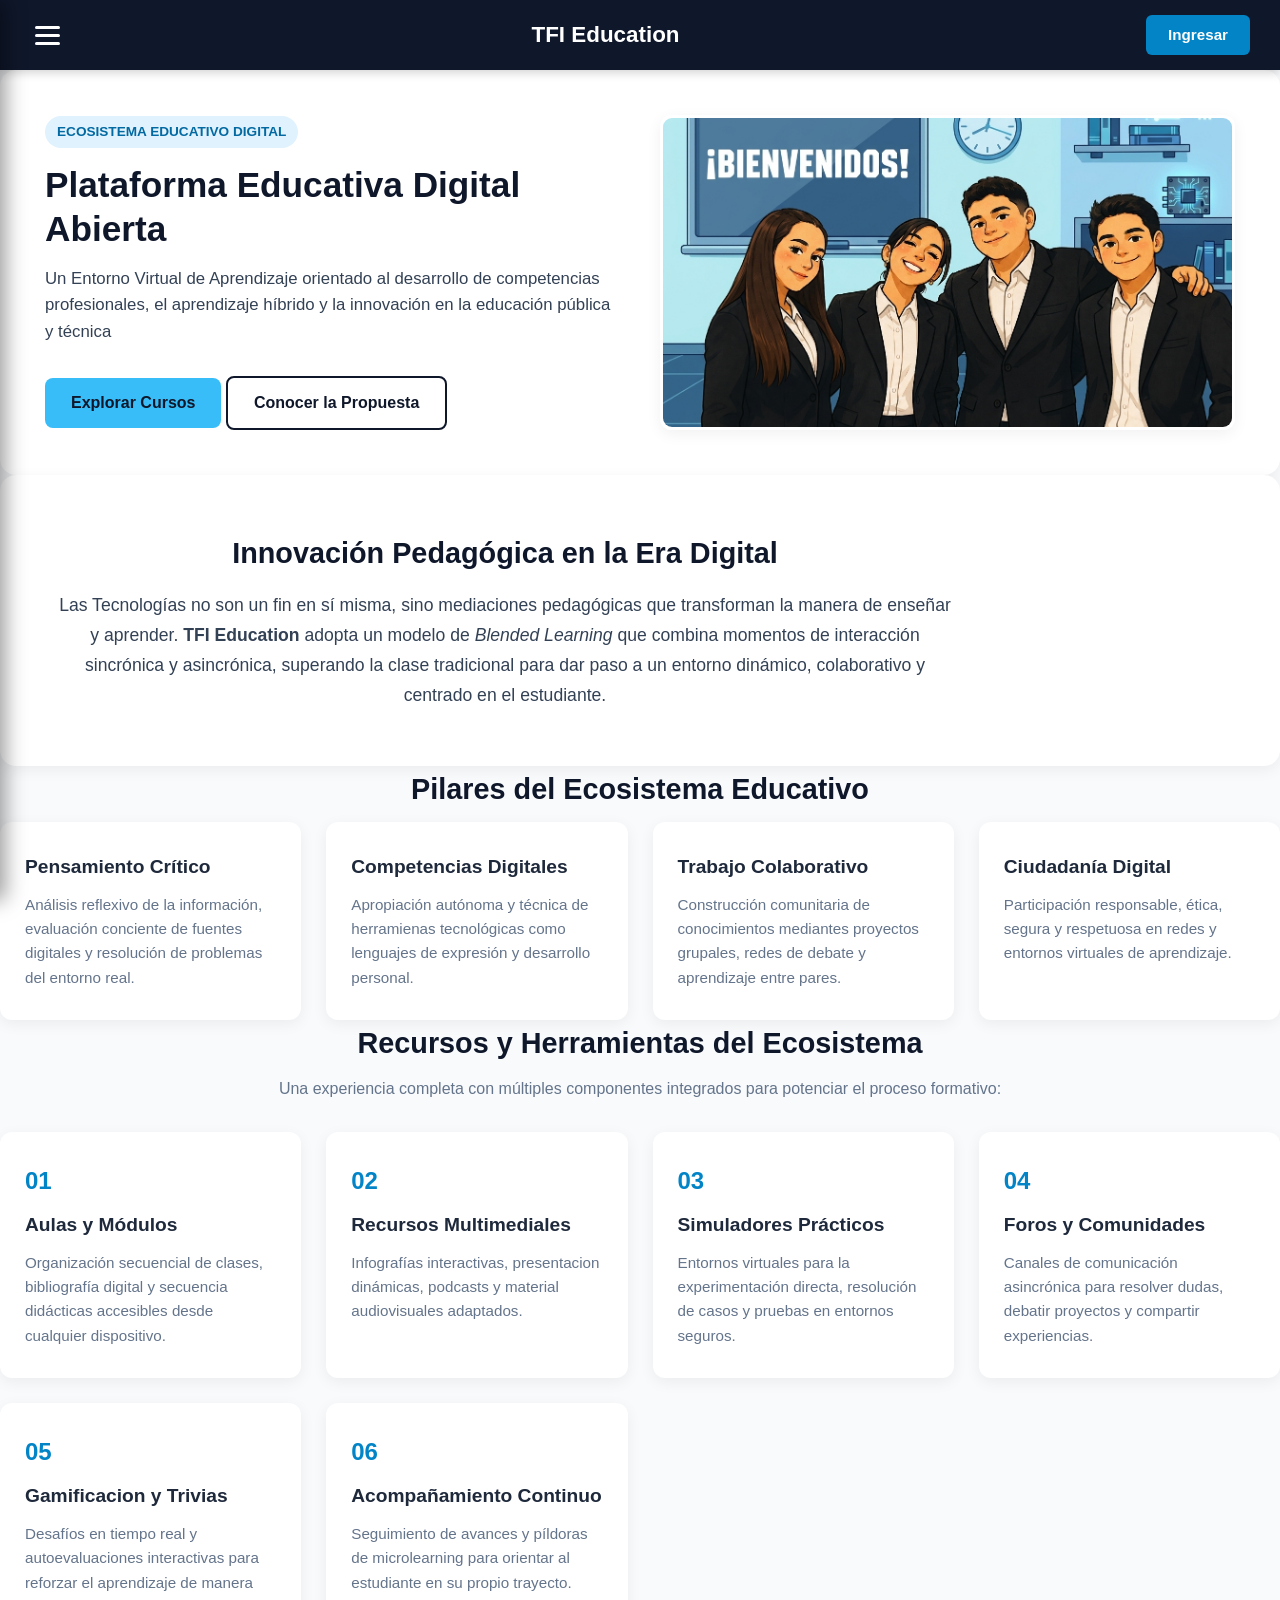
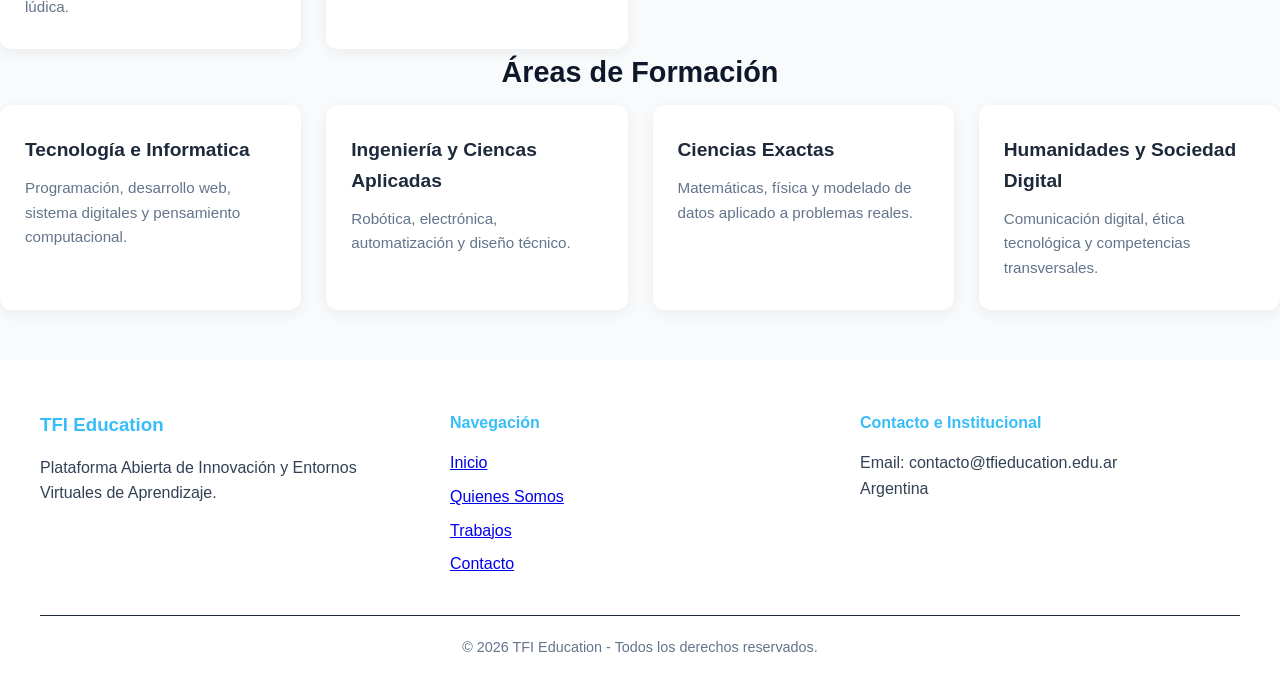
==== TFI-Education-Final-main ultimo/index.html @ 7d3e0bdb "Primer commit: subiendo carpeta del proyecto" ====
<!DOCTYPE html>
<html lang="es">
<head>
    <meta charset="UTF-8">
    <meta name="viewport" content="width=device-width, initial-scale=1.0">
    <title>TFI-Education</title>
    <link rel="stylesheet" href="./style/style.css">
    <link rel="stylesheet" href="./style/index.css">
</head>
<body>
    <input type="checkbox" id="toggle-menu" class="checkbox-menu">
    <header class="barra-superior">
        <label for="toggle-menu" class="btn-menu">
            <span class="linea"></span>
            <span class="linea"></span>
            <span class="linea"></span>
        </label>
        <h1 class="logo">TFI Education</h1>
        <a href="./pages/trabajos.html" class="btn-ingresar">Ingresar</a>
    </header>
    <aside class="panel-lateral">
        <label for="toggle-menu" class="btn-cerrar">&times;</label>
        <h2 class="titulo-menu">Navegación</h2>
        <ul class="menu">
            <li class="menu_item active"><a href="index.html">Inicio</a></li>
            <li class="menu_item"><a href="./pages/somos.html">Quienes Somos</a></li>
            <li class="menu_item"><a href="./pages/trabajos.html">Trabajos</a></li>
            <li class="menu_item"><a href="./pages/contacto.html">Contacto</a></li>
        </ul>
        <div class="logo-ubi">
            <h3>TFI Education</h3>
            <h3>|</h3>
            <h3>Argentina</h3> 
        </div>
    </aside>
    <main class="inicio">
        <section class="hero-inicio">
            <div class="hero-texto">
                <span class="destacada">Ecosistema Educativo Digital</span>
                <h2>Plataforma Educativa Digital Abierta</h2>
                <p>Un Entorno Virtual de Aprendizaje orientado al desarrollo de competencias profesionales, el aprendizaje híbrido y la innovación en la educación pública y técnica</p>
                <div class="hero-btn">
                    <a href="./pages/trabajos.html" class="btn-primario">Explorar Cursos</a>
                    <a href="#propuesta-pedagogica" class="btn-secundario">Conocer la Propuesta</a>
                </div>
            </div>
            <div class="hero-multimedia">
                 <img src="./images/imagen-bienvenida.jpg" alt="Bienvenidos a TFI Education" class="imagen-bienvenidos">
            </div>
            
        </section>
        <section id="propuesta-pedagogica" class="seccion-fundamentacion">
            <div class="caja-text-center">
                <h3>Innovación Pedagógica en la Era Digital</h3>
                <p>Las Tecnologías no son un fin en sí misma, sino mediaciones pedagógicas que transforman la manera de enseñar y aprender.
                    <strong>TFI Education</strong> adopta un modelo de <em>Blended Learning</em> que combina momentos de interacción sincrónica y asincrónica, superando la clase tradicional para dar paso a un entorno dinámico, colaborativo y centrado en el estudiante.
                </p>
            </div>
        </section>
        <section class="seccion-pilar">
            <h3 class="title-seccion">Pilares del Ecosistema Educativo</h3>
            <div class="pilares">

                <article class="tarjeta-pilar">
                    <div class="icono-pilar"></div>
                    <h4>Pensamiento Crítico</h4>
                    <p>Análisis reflexivo de la información, evaluación conciente de fuentes digitales y resolución de problemas del entorno real.</p>
                </article>

                <article class="tarjeta-pilar">
                    <div class="icono-pilar"></div>
                    <h4>Competencias Digitales</h4>
                    <p>Apropiación autónoma y técnica de herramienas tecnológicas como lenguajes de expresión y desarrollo personal.</p>
                </article>

                <article class="tarjeta-pilar">
                    <div class="icono-pilar"></div>
                    <h4>Trabajo Colaborativo</h4>
                    <p>Construcción comunitaria de conocimientos mediantes proyectos grupales, redes de debate y aprendizaje entre pares.</p>
                </article>

                <article class="tarjeta-pilar">
                    <div class="icono-pilar"></div>
                    <h4>Ciudadanía Digital</h4>
                    <p>Participación responsable, ética, segura y respetuosa en redes y entornos virtuales de aprendizaje.</p>
                </article>

            </div>
        </section>
        <section class="seccion-recorrido">
            <h3 class="title-seccion">Recursos y Herramientas del Ecosistema</h3>
            <p class="subtitle-seccion">
                Una experiencia completa con múltiples componentes integrados para potenciar el proceso formativo:
            </p>

            <div class="recorrido">
                <div class="tarjeta-recorrido">
                    <span class="numero-recorrido">01</span>
                    <h4>Aulas y Módulos</h4>
                    <p>Organización secuencial de clases, bibliografía digital y secuencia didácticas accesibles desde cualquier dispositivo.</p>
                </div>

                <div class="tarjeta-recorrido">
                    <span class="numero-recorrido">02</span>
                    <h4>Recursos Multimediales</h4>
                    <p>Infografías interactivas, presentacion dinámicas, podcasts y material audiovisuales adaptados.</p>
                </div>

                <div class="tarjeta-recorrido">
                    <span class="numero-recorrido">03</span>
                    <h4>Simuladores Prácticos</h4>
                    <p>Entornos virtuales para la experimentación directa, resolución de casos y pruebas en entornos seguros.</p>
                </div>

                <div class="tarjeta-recorrido">
                    <span class="numero-recorrido">04</span>
                    <h4>Foros y Comunidades</h4>
                    <p>Canales de comunicación asincrónica para resolver dudas, debatir proyectos y compartir experiencias.</p>
                </div>

                <div class="tarjeta-recorrido">
                    <span class="numero-recorrido">05</span>
                    <h4>Gamificacion y Trivias</h4>
                    <p>Desafíos en tiempo real y autoevaluaciones interactivas para reforzar el aprendizaje de manera lúdica.</p>
                </div>

                <div class="tarjeta-recorrido">
                    <span class="numero-recorrido">06</span>
                    <h4>Acompañamiento Continuo</h4>
                    <p>Seguimiento de avances y píldoras de microlearning para orientar al estudiante en su propio trayecto.</p>
                </div>

            </div>
        </section>

        <section class="seccion-categoria">
            <h3 class="title-seccion">Áreas de Formación</h3>
            <div class="categoria">

                <div class="tarjeta-categoria">
                    <h4>Tecnología e Informatica</h4>
                    <p>Programación, desarrollo web, sistema digitales y pensamiento computacional.</p>
                </div>

                <div class="tarjeta-categoria">
                    <h4>Ingeniería y Ciencas Aplicadas</h4>
                    <p>Robótica, electrónica, automatización y diseño técnico.</p>
                </div>

                <div class="tarjeta-categoria">
                    <h4>Ciencias Exactas</h4>
                    <p>Matemáticas, física y modelado de datos aplicado a problemas reales.</p>
                </div>

                <div class="tarjeta-categoria">
                    <h4>Humanidades y Sociedad Digital</h4>
                    <p>Comunicación digital, ética tecnológica y competencias transversales.</p>
                </div>

            </div>
        </section>

    </main>

    <footer class="pie-pagina">
        <div class="contenido-footer">
            <div class="columna-footer">
                <h3>TFI Education</h3>
                <p>Plataforma Abierta de Innovación y Entornos Virtuales de Aprendizaje.</p>
            </div>
            <div class="columna-footer">
                <h4>Navegación</h4>
                <ul>
                    <li><a href="index.html">Inicio</a></li>
                    <li><a href="./pages/somos.html">Quienes Somos</a></li>
                    <li><a href="./pages/trabajos.html">Trabajos</a></li>
                    <li><a href="./pages/contacto.html">Contacto</a></li>
                </ul>
            </div>
            <div class="columna-footer">
                <h4>Contacto e Institucional</h4>
                <p>Email: contacto@tfieducation.edu.ar</p>
                <p>Argentina</p>
            </div>
        </div>
        <div class="copyright-footer">
            <p>&copy; 2026 TFI Education - Todos los derechos reservados.</p>
        </div>
    </footer>

</body>
</html>
---- TFI-Education-Final-main ultimo/style/style.css ----
@import url();
* {margin: 0; padding: 0; box-sizing: border-box; }

.fondo-azul-metalizado{
    background: linear-gradient(135deg, #0d1b2a 0%, #1b4965 30%, #62b6cb 50%, #1b4965 70%, #0d1b2a 100%);
}
    
:root {
    --color-principal: #0f172a;
    --color-secundario: #1e293b;
    --color-acento: #38bdf8;
    --color-acento-hover: #0284c7;
    --color-fondo: #f8fafc;
    --color-tarjeta: #ffffff;
    --color-texto: #334155;
    --color-texto-suave: #64748b;
    --color-blanco: #ffffff;
    --fuente-base: 'Montserrat', sans-serif;
    --sombra-suave: 0 4px 15px rgba(0, 0, 0, 0.06);
    --sombra-hover: 0 10px 25px rgba(0, 0, 0, 0.12);
}

body{
    font-family: var(--fuente-base);
    background-color: var(--color-fondo);
    color: var(--color-texto);
    line-height: 1.6;
    overflow-x: hidden;
}

.logo {
    font-size: 1.4rem;
    font-weight: 700;
    color: var(--color-blanco);
    white-space: nowrap;
}

/*Menú*/
.checkbox-menu{display: none;}

.barra-superior{
    display: flex; 
    justify-content: space-between;
    align-items: center; 
    background-color: var(--color-principal);
    color: var(--color-blanco);  
    padding: 15px 30px;
    position: sticky;
    top: 0;
    z-index: 90;
    box-shadow: 0 2px 10px rgba(0, 0, 0, 0.2);
    gap: 20px;
}

.btn-menu{
    display: flex; 
    flex-direction: column; 
    gap: 5px;
    cursor: pointer;
    padding: 5px;
}
.btn-menu .linea{
    width: 25px; 
    height: 3px; 
    background-color: var(--color-blanco); 
    border-radius: 2px;
    transition: background-color 0.3s ease;
}

.btn-ingresar{
    color: var(--color-blanco);
    background-color: var(--color-acento-hover);
    text-decoration: none;
    font-weight: 600;
    font-size: 0.95rem;
    padding: 8px 22px;
    border-radius: 6px;
    transition: background-color 0.3s ease, transfomr 0.2s ease;
}

.btn-ingresar:hover {
    background-color: var(--color-acento);
    color: var(--color-principal);
    transform: translateY(-2px);
}

.btn-ingresar:active {
    transform: translateY(0);
}

/*Panel lateral Menú*/
.panel-lateral{
    position: fixed; 
    top: 0; 
    left: 0; 
    width: 280px; 
    height: 100vh; 
    background-color: var(--color-principal); 
    color: var(--color-blanco); 
    padding: 40px 25px; 
    z-index: 100; 
    transform: translateX(-100%); 
    transition: transform 0.4s ease-in-out; 
    box-shadow: 5px 0 20px rgba(0, 0, 0, 0.4);
    display: flex;
    flex-direction: column;
}

.checkbox-menu:checked ~ .panel-lateral{transform: translateX(0);}

.btn-cerrar{
    position: absolute; 
    top: 15px; 
    right: 20px; 
    font-size: 2rem; 
    cursor: pointer; 
    color: var(--color-texto-suave); 
    transition: color 0.3s ease;
}
.btn-cerrar:hover{color: var(--color-acento);}

.titulo-menu{
    font-size: 1.2rem;
    color: var(--color-acento);
    margin-bottom: 25px;
    border-bottom: 1px solid var(--color-secundario);
    padding-bottom: 10px;
}

/*Item Menú*/
.menu{
    list-style: none; 
    display: flex;
    flex-direction: column;
    gap: 15px;
}
.menu_item{margin-inline: 10px; margin-block: 10px;}
.menu_item li{margin-bottom: 20px;}
.menu_item a{
    color: var(--color-blanco); 
    text-decoration: none; 
    font-size: 1rem;
    font-weight: 500; 
    display: block;
    padding: 8px 12px;
    border-radius: 6px; 
    transition: background-color 0.3s ease, color o.3s ease;
}
.menu_item a:hover{
    color: var(--color-acento); 
    transform: translateX(5px);
}

/*Marca inferior*/
.logo-ubi{
    display: flex;
    align-items: center;
    gap: 10px;
    margin-top: auto;
    padding-top: 20px;
    border-top: 1px solid var(--color-secundario);
}
.logo-ubi h3{
    font-size: 1rem;
    font-weight: 600;
    color: var(--color-acento);
}

.pie-pagina{
    background-color: var(--color-blanco);
    padding: 50px 20px 20px 20px;
    margin-top: 50px;
}

.contenido-footer{
    max-width: 1200px;
    margin: 0 auto;
    display: flex;
    justify-content: space-between;
    flex-wrap: wrap;
    gap: 30px;
    padding-bottom: 30px;
    border-bottom: 1px solid var(--color-secundario);
}

.columna-footer{flex: 1; min-width: 220px;}
.columna-footer h3, .columna-footer h4{color: var(--color-acento);margin-bottom: 15px;}
.columna-footer ul{list-style: none;}
.columna-footer ul li{margin-bottom: 8px;}
.columna-footer a:hover{color: var(--color-acento);}
.copyright-footer{
    text-align: center;
    padding-top: 20px;
    font-size: 0.9rem;
    color: var(--color-texto-suave);
}
---- TFI-Education-Final-main ultimo/style/index.css ----
/*Inicio*/

.contenido-inicio{
    max-width: 1200px;
    margin: 0 auto;
    padding: 50px 20px;
    display: flex;
    flex-direction: column;
    gap: 70px;
}

.hero-inicio{
    display: flex;
    align-items: center;
    justify-content: space-between;
    gap: 40px;
    background-color: var(--color-tarjeta);
    padding: 45px;
    border-radius: 16px;
    box-shadow: var(--sombra-suave);
}

.hero-texto{flex: 1;}

.destacada{
    display: inline-block;
    background-color: #e0f2fe;
    color: #0369a1;
    font-size: 0.85rem;
    font-weight: 700;
    padding: 5px 12px;
    border-radius: 20px;
    margin-bottom: 15px;
    text-transform: uppercase;
}

.hero-texto h2{
    font-size: 2.2rem;
    color: var(--color-principal);
    line-height: 1.25;
    margin-bottom: 15px;
}

.hero-texto p{
    font-size: 1.05rem;
    color: var(--color-texto);
    margin-bottom: 30px;
}

.hero-botones{
    display: flex;
    gap: 15px;
    flex-wrap: wrap;
}

.btn-primario, .btn-secundario{
    display: inline-block;
    padding: 12px 26px;
    border-radius: 8px;
    font-weight: 600;
    text-decoration: none;
    transition: all 0.3s ease;
}

.btn-primario{
    background-color: var(--color-acento);
    color: var(--color-principal);
}

.btn-primario:hover {
    background-color: var(--color-acento);
    color: var(--color-principal);
    transform: translateY(-2px);
}

.btn-secundario{
    background-color: transparent;
    color: var(--color-principal);
    border: 2px solid var(--color-principal);
}

.btn-secundario:hover{
    background-color: var(--color-principal);
    color: var(--color-blanco);
    transform: translateY(-2px);
}

.hero-multimedia{
    flex: 1;
    width: 100%;
}

.hero-multimedia iframe,
.hero-multimedia img{
    display: block;
    width: 100%;
    height: 315px;
    object-fit: cover;
    border-radius: 12px;
    box-shadow: var(--sombra-suave);
    border: 3px solid var(--color-tarjeta);
}

/*Fundamentación pedagógica*/

.seccion-fundamentacion{
    background-color: var(--color-tarjeta);
    padding: 40px;
    border-radius: 16px;
    box-shadow: var(--sombra-suave);
    text-align: center;
}

.caja-text-center{
    max-width: 900px;
    margin: 15px;
}

.seccion-fundamentacion h3{
    font-size: 1.8rem;
    color: var(--color-principal);
    margin-bottom: 15px;
}
.seccion-fundamentacion p{
    font-size: 1.1rem;
    line-height: 1.7;
}

/*Pilares, Recorrido, Categorias*/

.title-seccion{
    font-size: 1.8rem;
    color: var(--color-principal);
    margin-bottom: 10px;
    text-align: center;
}

.subtitle-seccion{
    text-align: center;
    color: var(--color-texto-suave);
    margin-bottom: 30px;
}

/*CSS Grid*/

.pilares, .recorrido, .categoria{
    display: grid;
    grid-template-columns: repeat(auto-fit, minmax(250px, 1fr));
    gap: 25px;
}

/*Estilo de Tarjetas*/

.tarjeta-pilar, .tarjeta-recorrido, .tarjeta-categoria{
    background-color: var(--color-tarjeta);
    padding: 30px 25px;
    border-radius: 12px;
    box-shadow: var(--sombra-suave);
    transition: transform 0.3s ease, box-shadow 0.3s ease;
    display: flex;
    flex-direction: column;
}

.tarjeta-pilar:hover, .tarjeta-recorrido:hover, .tarjeta-categoria:hover{
    transform: translateY(-6px);
    box-shadow: var(--sombra-hover);
}

.icono.pilar{ font-size: 2.5rem; margin-bottom: 15px;}

.numero-recorrido{
    font-size: 1.5rem; 
    font-weight: 700; 
    color: var(--color-acento-hover);
    margin-bottom: 10px;
}

.tarjeta-pilar h4, .tarjeta-recorrido h4, .tarjeta-categoria h4{
    font-size: 1.2rem;
    color: var(--color-secundario);
    margin-bottom: 10px;
}

.tarjeta-pilar p, .tarjeta-recorrido p, .tarjeta-categoria p{
    font-size: 0.95rem;
    color: var(--color-texto-suave);
}
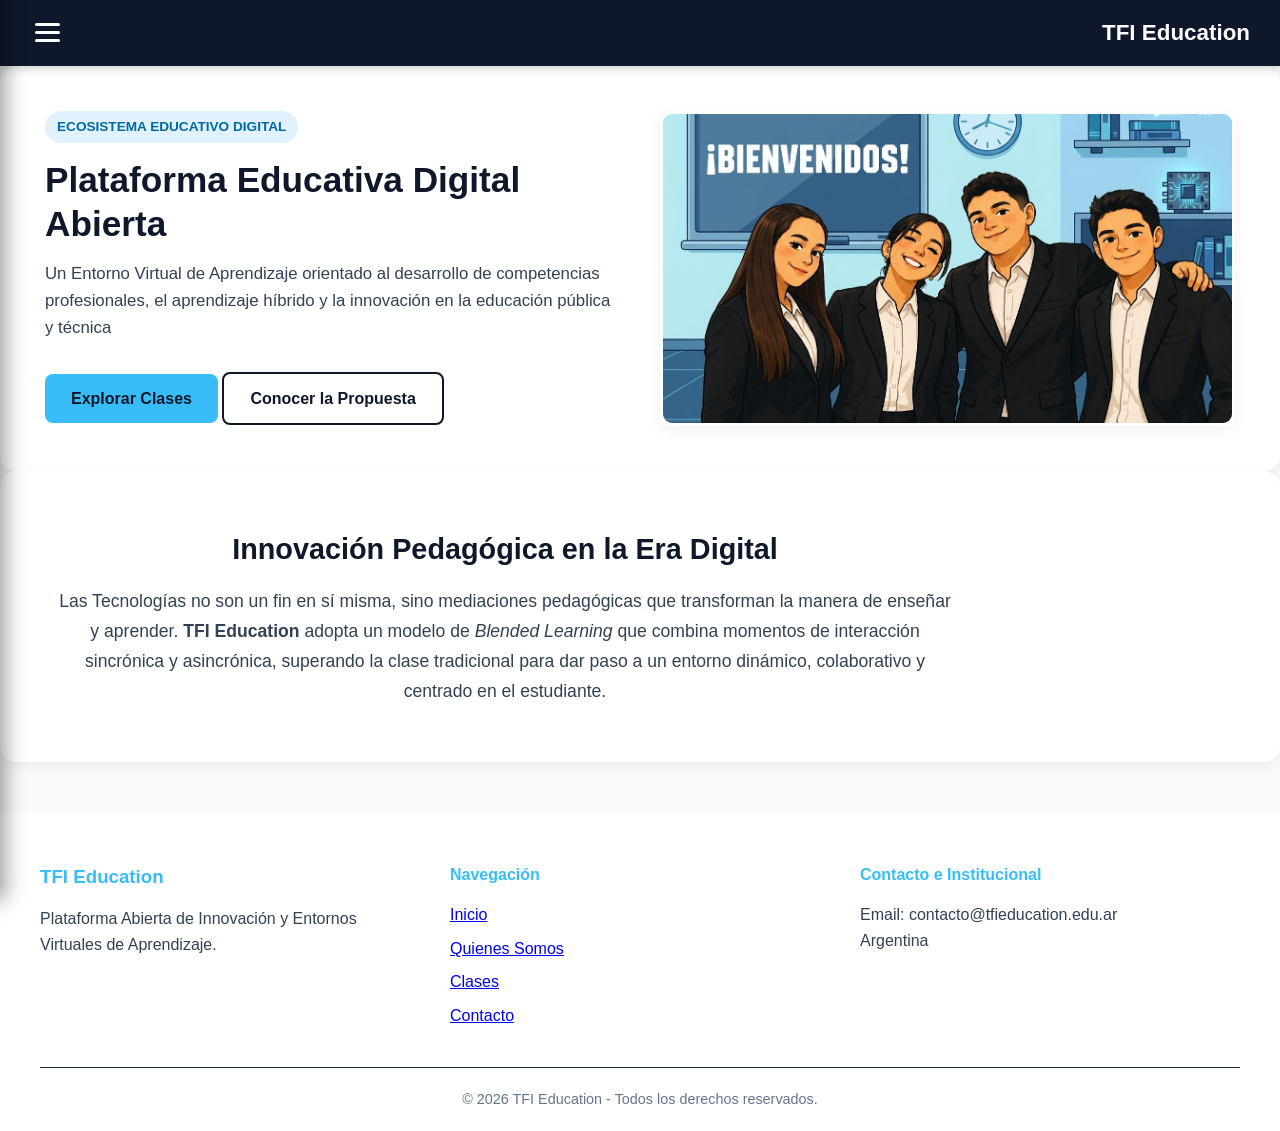
==== commit 9ba092c2: "Mis modificaciones de INICIO PROPUESTA CLASES" ====
--- a/TFI-Education-Final-main ultimo/index.html
+++ b/TFI-Education-Final-main ultimo/index.html
@@ -16,7 +16,6 @@
             <span class="linea"></span>
         </label>
         <h1 class="logo">TFI Education</h1>
-        <a href="./pages/trabajos.html" class="btn-ingresar">Ingresar</a>
     </header>
     <aside class="panel-lateral">
         <label for="toggle-menu" class="btn-cerrar">&times;</label>
@@ -24,13 +23,13 @@
         <ul class="menu">
             <li class="menu_item active"><a href="index.html">Inicio</a></li>
             <li class="menu_item"><a href="./pages/somos.html">Quienes Somos</a></li>
-            <li class="menu_item"><a href="./pages/trabajos.html">Trabajos</a></li>
+            <li class="menu_item"><a href="./pages/clases.html">Clases</a></li>
             <li class="menu_item"><a href="./pages/contacto.html">Contacto</a></li>
         </ul>
         <div class="logo-ubi">
             <h3>TFI Education</h3>
             <h3>|</h3>
-            <h3>Argentina</h3> 
+            <h3>Argentina</h3>
         </div>
     </aside>
     <main class="inicio">
@@ -40,128 +39,21 @@
                 <h2>Plataforma Educativa Digital Abierta</h2>
                 <p>Un Entorno Virtual de Aprendizaje orientado al desarrollo de competencias profesionales, el aprendizaje híbrido y la innovación en la educación pública y técnica</p>
                 <div class="hero-btn">
-                    <a href="./pages/trabajos.html" class="btn-primario">Explorar Cursos</a>
-                    <a href="#propuesta-pedagogica" class="btn-secundario">Conocer la Propuesta</a>
-                </div>
+                   <a href="./pages/clases.html" class="btn-primario">Explorar Clases</a>
+                   <a href="./pages/propuesta.html" class="btn-secundario">Conocer la Propuesta</a>
+                </div>        
             </div>
             <div class="hero-multimedia">
-                 <img src="./images/imagen-bienvenida.jpg" alt="Bienvenidos a TFI Education" class="imagen-bienvenidos">
+                <img src="./images/imagen-bienvenida.jpg" alt="Bienvenidos a TFI Education" class="imagen-bienvenidos">
             </div>
-            
         </section>
         <section id="propuesta-pedagogica" class="seccion-fundamentacion">
             <div class="caja-text-center">
                 <h3>Innovación Pedagógica en la Era Digital</h3>
-                <p>Las Tecnologías no son un fin en sí misma, sino mediaciones pedagógicas que transforman la manera de enseñar y aprender.
-                    <strong>TFI Education</strong> adopta un modelo de <em>Blended Learning</em> que combina momentos de interacción sincrónica y asincrónica, superando la clase tradicional para dar paso a un entorno dinámico, colaborativo y centrado en el estudiante.
-                </p>
+                <p>Las Tecnologías no son un fin en sí misma, sino mediaciones pedagógicas que transforman la manera de enseñar y aprender. <strong>TFI Education</strong> adopta un modelo de <em>Blended Learning</em> que combina momentos de interacción sincrónica y asincrónica, superando la clase tradicional para dar paso a un entorno dinámico, colaborativo y centrado en el estudiante. </p>
             </div>
         </section>
-        <section class="seccion-pilar">
-            <h3 class="title-seccion">Pilares del Ecosistema Educativo</h3>
-            <div class="pilares">
-
-                <article class="tarjeta-pilar">
-                    <div class="icono-pilar"></div>
-                    <h4>Pensamiento Crítico</h4>
-                    <p>Análisis reflexivo de la información, evaluación conciente de fuentes digitales y resolución de problemas del entorno real.</p>
-                </article>
-
-                <article class="tarjeta-pilar">
-                    <div class="icono-pilar"></div>
-                    <h4>Competencias Digitales</h4>
-                    <p>Apropiación autónoma y técnica de herramienas tecnológicas como lenguajes de expresión y desarrollo personal.</p>
-                </article>
-
-                <article class="tarjeta-pilar">
-                    <div class="icono-pilar"></div>
-                    <h4>Trabajo Colaborativo</h4>
-                    <p>Construcción comunitaria de conocimientos mediantes proyectos grupales, redes de debate y aprendizaje entre pares.</p>
-                </article>
-
-                <article class="tarjeta-pilar">
-                    <div class="icono-pilar"></div>
-                    <h4>Ciudadanía Digital</h4>
-                    <p>Participación responsable, ética, segura y respetuosa en redes y entornos virtuales de aprendizaje.</p>
-                </article>
-
-            </div>
-        </section>
-        <section class="seccion-recorrido">
-            <h3 class="title-seccion">Recursos y Herramientas del Ecosistema</h3>
-            <p class="subtitle-seccion">
-                Una experiencia completa con múltiples componentes integrados para potenciar el proceso formativo:
-            </p>
-
-            <div class="recorrido">
-                <div class="tarjeta-recorrido">
-                    <span class="numero-recorrido">01</span>
-                    <h4>Aulas y Módulos</h4>
-                    <p>Organización secuencial de clases, bibliografía digital y secuencia didácticas accesibles desde cualquier dispositivo.</p>
-                </div>
-
-                <div class="tarjeta-recorrido">
-                    <span class="numero-recorrido">02</span>
-                    <h4>Recursos Multimediales</h4>
-                    <p>Infografías interactivas, presentacion dinámicas, podcasts y material audiovisuales adaptados.</p>
-                </div>
-
-                <div class="tarjeta-recorrido">
-                    <span class="numero-recorrido">03</span>
-                    <h4>Simuladores Prácticos</h4>
-                    <p>Entornos virtuales para la experimentación directa, resolución de casos y pruebas en entornos seguros.</p>
-                </div>
-
-                <div class="tarjeta-recorrido">
-                    <span class="numero-recorrido">04</span>
-                    <h4>Foros y Comunidades</h4>
-                    <p>Canales de comunicación asincrónica para resolver dudas, debatir proyectos y compartir experiencias.</p>
-                </div>
-
-                <div class="tarjeta-recorrido">
-                    <span class="numero-recorrido">05</span>
-                    <h4>Gamificacion y Trivias</h4>
-                    <p>Desafíos en tiempo real y autoevaluaciones interactivas para reforzar el aprendizaje de manera lúdica.</p>
-                </div>
-
-                <div class="tarjeta-recorrido">
-                    <span class="numero-recorrido">06</span>
-                    <h4>Acompañamiento Continuo</h4>
-                    <p>Seguimiento de avances y píldoras de microlearning para orientar al estudiante en su propio trayecto.</p>
-                </div>
-
-            </div>
-        </section>
-
-        <section class="seccion-categoria">
-            <h3 class="title-seccion">Áreas de Formación</h3>
-            <div class="categoria">
-
-                <div class="tarjeta-categoria">
-                    <h4>Tecnología e Informatica</h4>
-                    <p>Programación, desarrollo web, sistema digitales y pensamiento computacional.</p>
-                </div>
-
-                <div class="tarjeta-categoria">
-                    <h4>Ingeniería y Ciencas Aplicadas</h4>
-                    <p>Robótica, electrónica, automatización y diseño técnico.</p>
-                </div>
-
-                <div class="tarjeta-categoria">
-                    <h4>Ciencias Exactas</h4>
-                    <p>Matemáticas, física y modelado de datos aplicado a problemas reales.</p>
-                </div>
-
-                <div class="tarjeta-categoria">
-                    <h4>Humanidades y Sociedad Digital</h4>
-                    <p>Comunicación digital, ética tecnológica y competencias transversales.</p>
-                </div>
-
-            </div>
-        </section>
-
     </main>
-
     <footer class="pie-pagina">
         <div class="contenido-footer">
             <div class="columna-footer">
@@ -173,7 +65,7 @@
                 <ul>
                     <li><a href="index.html">Inicio</a></li>
                     <li><a href="./pages/somos.html">Quienes Somos</a></li>
-                    <li><a href="./pages/trabajos.html">Trabajos</a></li>
+                    <li><a href="./pages/clases.html">Clases</a></li>
                     <li><a href="./pages/contacto.html">Contacto</a></li>
                 </ul>
             </div>
@@ -187,6 +79,5 @@
             <p>&copy; 2026 TFI Education - Todos los derechos reservados.</p>
         </div>
     </footer>
-
 </body>
-</html>
+</html>
